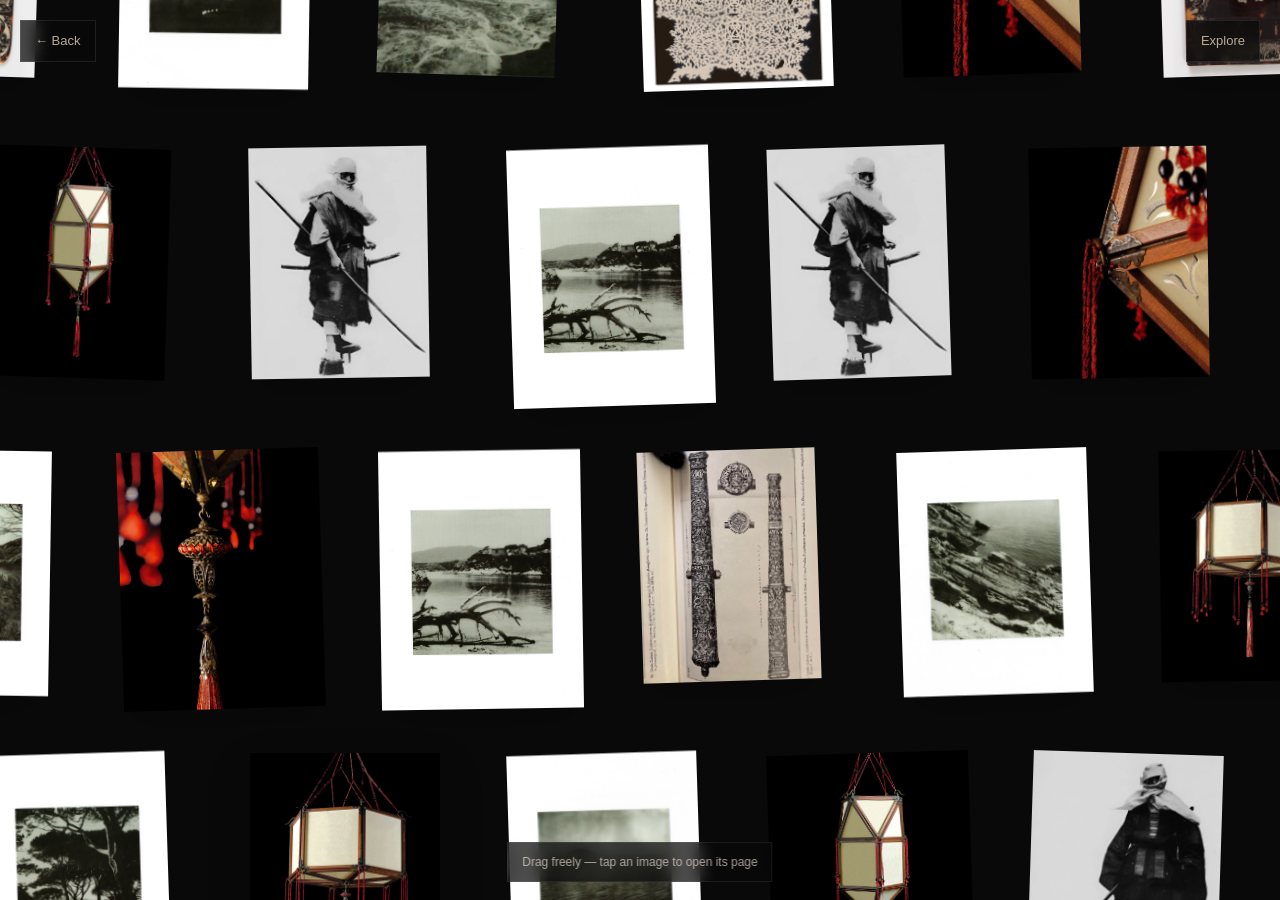
==== infinite.html @ 0d3c9583 "Add files via upload" ====
<!DOCTYPE html>
<html lang="en">
<head>
  <meta charset="UTF-8" />
  <meta name="viewport" content="width=device-width, initial-scale=1.0" />
  <title>Explore — UnfoldingStudio</title>

  <link rel="icon" type="image/png" href="favicon.png" />
  <link rel="stylesheet" href="CSS/reset.css" />
  <link rel="stylesheet" href="CSS/style.css" />

  <style>
    body {
      margin: 0;
      overflow: hidden;
      background: #090909;
      color: #ece2d3;
      cursor: grab;
      touch-action: none;
      user-select: none;
      -webkit-user-select: none;
    }

    body.dragging {
      cursor: grabbing;
    }

    .topbar-inf {
      position: fixed;
      top: 20px;
      left: 20px;
      right: 20px;
      display: flex;
      justify-content: space-between;
      align-items: center;
      z-index: 30;
      pointer-events: none;
    }

    .topbar-inf a,
    .topbar-inf span {
      pointer-events: auto;
      font-size: 13px;
      color: #b9aa95;
      background: rgba(9, 9, 9, 0.72);
      padding: 10px 14px;
      border: 1px solid rgba(236, 226, 211, 0.1);
      backdrop-filter: blur(8px);
      -webkit-backdrop-filter: blur(8px);
    }

    .topbar-inf a:hover {
      color: #ece2d3;
    }

    .viewport {
      position: relative;
      width: 100vw;
      height: 100vh;
      overflow: hidden;
    }

    .cell {
      position: absolute;
      display: block;
      overflow: hidden;
      background: #111;
      box-shadow: 0 18px 40px rgba(0, 0, 0, 0.22);
      transition: transform 0.22s ease;
      transform-origin: center center;
      will-change: transform, left, top;
    }

    .cell img {
      width: 100%;
      height: 100%;
      object-fit: cover;
      display: block;
      pointer-events: none;
      user-select: none;
      -webkit-user-drag: none;
    }

    .cell:hover {
      z-index: 5;
    }

    .hint {
      position: fixed;
      left: 50%;
      bottom: 18px;
      transform: translateX(-50%);
      z-index: 30;
      font-size: 12px;
      color: rgba(236, 226, 211, 0.7);
      background: rgba(9, 9, 9, 0.72);
      padding: 10px 14px;
      border: 1px solid rgba(236, 226, 211, 0.08);
      backdrop-filter: blur(8px);
      -webkit-backdrop-filter: blur(8px);
      pointer-events: none;
      white-space: nowrap;
    }

    @media (max-width: 700px) {
      .topbar-inf a,
      .topbar-inf span {
        font-size: 12px;
      }

      .hint {
        font-size: 11px;
        bottom: 14px;
      }
    }
  </style>
</head>
<body>

  <div class="topbar-inf">
    <a href="index.html">← Back</a>
    <span>Explore</span>
  </div>

  <main class="viewport" id="viewport"></main>

  <div class="hint">Drag freely — tap an image to open its page</div>

  <script>
    const images = [
      { src: "images/bronze_culverins.jpg", link: "item1.html" },

      { src: "images/concubine-imperiale.png", link: "item2.html" },
      { src: "images/concubine-loto.png", link: "item2.html" },
      { src: "images/concubine-proibita.png", link: "item2.html" },
      { src: "images/concubine-tempio.png", link: "item2.html" },
      { src: "images/concubine-peonia.png", link: "item2.html" },
      { src: "images/concubine-favorita.png", link: "item2.html" },
      { src: "images/concubine-dettagli1.png", link: "item2.html" },
      { src: "images/concubine-dettagli2.png", link: "item2.html" },

      { src: "images/comb1.png", link: "item3.html" },
      { src: "images/comb2.png", link: "item3.html" },
      { src: "images/comb3.png", link: "item3.html" },
      { src: "images/comb4.png", link: "item3.html" },
      { src: "images/comb5.png", link: "item3.html" },

      { src: "images/img3.jpg", link: "item4.html" },

      { src: "images/img1.jpg", link: "item5.html" },
      { src: "images/img1_1.png", link: "item5.html" },
      { src: "images/img1_2.png", link: "item5.html" },
      { src: "images/img1_3.png", link: "item5.html" },
      { src: "images/img1_4.png", link: "item5.html" },

      { src: "images/cadaques1.jpg", link: "item6.html" },
      { src: "images/cadaques2.jpg", link: "item6.html" },
      { src: "images/cadaques3.jpg", link: "item6.html" },
      { src: "images/cadaques4.jpg", link: "item6.html" },
      { src: "images/cadaques5.jpg", link: "item6.html" },
      { src: "images/cadaques6.jpg", link: "item6.html" },
      { src: "images/cadaques7.jpg", link: "item6.html" },
      { src: "images/cadaques8.jpg", link: "item6.html" },
      { src: "images/cadaques9.jpg", link: "item6.html" },
      { src: "images/cadaques10.jpg", link: "item6.html" },
      { src: "images/cadaques11.jpg", link: "item6.html" },
      { src: "images/cadaques12.jpg", link: "item6.html" },
      { src: "images/cadaques13.jpg", link: "item6.html" },
      { src: "images/cadaques14.jpg", link: "item6.html" },
      { src: "images/cadaques15.jpg", link: "item6.html" },
      { src: "images/cadaques16.jpg", link: "item6.html" },
      { src: "images/cadaques17.jpg", link: "item6.html" },
      { src: "images/cadaques18.jpg", link: "item6.html" },
      { src: "images/cadaques19.jpg", link: "item6.html" },
      { src: "images/cadaques20.jpg", link: "item6.html" },

      { src: "images/img2.jpg", link: "item7.html" }
    ];

    const viewport = document.getElementById("viewport");
    const tiles = new Map();

    let cameraX = 0;
    let cameraY = 0;

    let isDown = false;
    let startX = 0;
    let startY = 0;
    let startCameraX = 0;
    let startCameraY = 0;
    let moved = false;

    function hash2D(x, y) {
      let h = x * 374761393 + y * 668265263;
      h = (h ^ (h >> 13)) * 1274126177;
      h = h ^ (h >> 16);
      return Math.abs(h);
    }

    function mod(n, m) {
      return ((n % m) + m) % m;
    }

    function getMetrics() {
      const mobile = window.innerWidth < 700;

      const width = mobile ? 150 : 190;
      const height = mobile ? 195 : 245;

      const gapX = mobile ? 54 : 70;
      const gapY = mobile ? 44 : 58;

      const stepX = width + gapX;
      const stepY = height + gapY;

      return { width, height, stepX, stepY };
    }

    function buildTile(col, row, metrics) {
      const key = `${col}:${row}`;
      const seed = hash2D(col, row);

      const image = images[mod(seed, images.length)];
      const rotate = ((seed % 5) - 2) * 0.9;
      const sizeVariant = (seed % 3) - 1;

      let w = metrics.width + sizeVariant * 12;
      let h = metrics.height + sizeVariant * 14;

      const offsetX = (row % 2) * (metrics.stepX / 2);
      const worldX = col * metrics.stepX + offsetX;
      const worldY = row * metrics.stepY;

      const el = document.createElement("a");
      el.className = "cell";
      el.href = image.link;
      el.dataset.key = key;
      el.dataset.rotate = rotate;
      el.dataset.hoverScale = "1.03";

      el.style.width = `${w}px`;
      el.style.height = `${h}px`;

      const img = document.createElement("img");
      img.src = image.src;
      img.alt = "";

      el.appendChild(img);

      el.addEventListener("mouseenter", () => {
        el.style.transform = `rotate(${rotate}deg) scale(1.03)`;
      });

      el.addEventListener("mouseleave", () => {
        el.style.transform = `rotate(${rotate}deg) scale(1)`;
      });

      el.addEventListener("click", (e) => {
        if (moved) {
          e.preventDefault();
          e.stopPropagation();
        }
      });

      viewport.appendChild(el);
      tiles.set(key, {
        el,
        col,
        row,
        worldX,
        worldY,
        width: w,
        height: h,
        rotate
      });
    }

    function updateTiles() {
      const vw = window.innerWidth;
      const vh = window.innerHeight;
      const metrics = getMetrics();
      const margin = 420;

      const minRow = Math.floor((cameraY - vh / 2 - margin) / metrics.stepY) - 2;
      const maxRow = Math.ceil((cameraY + vh / 2 + margin) / metrics.stepY) + 2;

      const minCol = Math.floor((cameraX - vw / 2 - margin) / metrics.stepX) - 3;
      const maxCol = Math.ceil((cameraX + vw / 2 + margin) / metrics.stepX) + 3;

      const needed = new Set();

      for (let row = minRow; row <= maxRow; row++) {
        for (let col = minCol; col <= maxCol; col++) {
          const key = `${col}:${row}`;
          needed.add(key);

          if (!tiles.has(key)) {
            buildTile(col, row, metrics);
          }
        }
      }

      tiles.forEach((tile, key) => {
        if (!needed.has(key)) {
          tile.el.remove();
          tiles.delete(key);
          return;
        }

        const screenX = tile.worldX - cameraX + vw / 2;
        const screenY = tile.worldY - cameraY + vh / 2;

        tile.el.style.left = `${screenX}px`;
        tile.el.style.top = `${screenY}px`;
        tile.el.style.transform = `rotate(${tile.rotate}deg) scale(1)`;
      });
    }

    function startDrag(x, y) {
      isDown = true;
      moved = false;
      startX = x;
      startY = y;
      startCameraX = cameraX;
      startCameraY = cameraY;
      document.body.classList.add("dragging");
    }

    function moveDrag(x, y) {
      if (!isDown) return;

      const dx = x - startX;
      const dy = y - startY;

      if (Math.abs(dx) > 4 || Math.abs(dy) > 4) {
        moved = true;
      }

      cameraX += (startCameraX - dx - cameraX) * 0.12;
      cameraY += (startCameraY - dy - cameraY) * 0.12;

      updateTiles();
    }

    function endDrag() {
      isDown = false;
      document.body.classList.remove("dragging");

      requestAnimationFrame(() => {
        moved = false;
      });
    }

    document.addEventListener("mousedown", (e) => {
      startDrag(e.clientX, e.clientY);
    });

    document.addEventListener("mousemove", (e) => {
      moveDrag(e.clientX, e.clientY);
    });

    document.addEventListener("mouseup", endDrag);

    document.addEventListener("touchstart", (e) => {
      const t = e.touches[0];
      startDrag(t.clientX, t.clientY);
    }, { passive: true });

    document.addEventListener("touchmove", (e) => {
      const t = e.touches[0];
      moveDrag(t.clientX, t.clientY);
    }, { passive: true });

    document.addEventListener("touchend", endDrag);

    window.addEventListener("resize", updateTiles);

    updateTiles();
  </script>

</body>
</html>
---- CSS/style.css ----
:root {
  --bg: #090909;
  --panel: #111111;
  --line: #1d1d1d;
  --text: #ece2d3;
  --soft: #b9aa95;
  --muted: #7f7263;
}

*,
*::before,
*::after {
  box-sizing: border-box;
}

html {
  scroll-behavior: smooth;
}

html,
body {
  margin: 0;
  padding: 0;
}

body {
  background: var(--bg);
  color: var(--text);
  font-family: "Inter", sans-serif;
  -webkit-font-smoothing: antialiased;
  text-rendering: optimizeLegibility;
  opacity: 0;
  animation: fadeIn 0.8s ease forwards;
}

h1, h2, .logo {
  font-family: "Cormorant Garamond", serif;
  letter-spacing: -0.04em;
}

.logo {
  font-size: 22px;
}

h1 {
  font-weight: 400;
}

h2 {
  font-weight: 400;
}

img {
  display: block;
  max-width: 100%;
}

a {
  color: inherit;
  text-decoration: none;
}

button,
input,
textarea {
  font: inherit;
}

section {
  scroll-margin-top: 80px;
}

.page {
  width: min(1180px, 100%);
  margin: 0 auto;
  padding: 24px clamp(16px, 4vw, 40px) 88px;
}

/* header */

.site-header {
  margin-bottom: 40px;
}

.topbar {
  display: flex;
  align-items: center;
  justify-content: space-between;
  gap: 20px;
  padding-bottom: 18px;
  border-bottom: 1px solid var(--line);
}

.logo {
  font-size: 20px;
  font-weight: 400;
  letter-spacing: -0.02em;
}

.main-nav {
  display: flex;
  align-items: center;
  gap: 18px;
}

.main-nav > a {
  font-size: 13px;
  color: var(--soft);
  transition: color 0.3s ease;
}

.main-nav > a:hover {
  color: var(--text);
}

/* hero */

.hero {
  max-width: 520px;
  margin: 48px 0 0;
  text-align: left;
}

.eyebrow {
  margin: 0 0 10px;
  font-size: 10px;
  letter-spacing: 0.14em;
  text-transform: uppercase;
  color: var(--muted);
}

h1 {
  margin: 0;
  font-size: clamp(48px, 8vw, 88px);
  font-weight: 400;
  letter-spacing: -0.05em;
  line-height: 0.92;
  word-break: break-word;
  animation: fadeUp 0.8s ease;
}

.intro {
  max-width: 360px;
  margin: 12px 0 0;
  font-size: 13px;
  line-height: 1.7;
  color: var(--muted);
}

.hero-link {
  margin: 14px 0 0;
}

.hero-link a {
  color: var(--muted);
  font-size: 12px;
  letter-spacing: 0.01em;
  transition: color 0.3s ease;
}

.hero-link a:hover {
  color: var(--text);
}

/* sections */

.section {
  margin-top: 56px;
}

.section-head {
  display: flex;
  align-items: baseline;
  gap: 12px;
  margin-bottom: 18px;
  padding-top: 14px;
  border-top: 1px solid var(--line);
}

.section-head span {
  font-size: 11px;
  color: var(--muted);
}

h2 {
  margin: 0;
  font-size: 18px;
  font-weight: 400;
  letter-spacing: -0.01em;
}

/* gallery */

.gallery {
  display: grid;
  grid-template-columns: repeat(auto-fit, minmax(220px, 1fr));
  gap: 8px;
}

.card {
  position: relative;
  aspect-ratio: 4 / 5;
  background: var(--panel);
  overflow: hidden;
}

.card img {
  width: 100%;
  height: 100%;
  object-fit: cover;
  transition: transform 0.6s ease, filter 0.6s ease, opacity 0.6s ease;
}

.overlay {
  position: absolute;
  inset: 0;
  display: flex;
  align-items: center;
  justify-content: center;
  background: rgba(0, 0, 0, 0.18);
  backdrop-filter: blur(6px);
  -webkit-backdrop-filter: blur(6px);
  opacity: 0;
  transition: opacity 0.5s ease;
}

.overlay span {
  color: var(--text);
  font-size: 15px;
  font-weight: 400;
  letter-spacing: 0.05em;
  text-align: center;
  padding: 0 18px;
}

.card:hover img {
  transform: scale(1.04);
  filter: blur(3px);
  opacity: 0.88;
}

.card:hover .overlay {
  opacity: 1;
}

/* music */

.music-panel {
  padding-top: 14px;
}

.music-panel a {
  font-size: 14px;
  color: var(--soft);
  transition: color 0.3s ease;
}

.music-panel a:hover {
  color: var(--text);
}

.music-text {
  max-width: 420px;
  margin-bottom: 14px;
  font-size: 14px;
  line-height: 1.8;
  color: var(--soft);
}

/* about */

.about p {
  max-width: 520px;
  margin: 0;
  font-size: 14px;
  line-height: 1.95;
  color: var(--soft);
}

.signature {
  margin-top: 18px;
  font-size: 13px;
  color: var(--muted);
}

.signature a {
  transition: color 0.3s ease, transform 0.3s ease;
  display: inline-block;
}

.signature a:hover {
  color: var(--text);
  transform: translateY(-1px);
}

/* detail pages */

.detail-page {
  width: min(1180px, 100%);
  margin: 0 auto;
  padding: 24px clamp(20px, 4vw, 40px) 72px;
}

.detail-topbar {
  display: flex;
  align-items: center;
  justify-content: space-between;
  gap: 20px;
  padding-bottom: 18px;
  border-bottom: 1px solid var(--line);
}

.back-link {
  font-size: 13px;
  color: var(--soft);
  transition: color 0.3s ease;
}

.back-link:hover {
  color: var(--text);
}

.detail-content {
  margin-top: 40px;
  display: grid;
  grid-template-columns: minmax(0, 1fr) 360px;
  gap: 40px;
  align-items: start;
}

.detail-image-wrap {
  display: grid;
  grid-template-columns: repeat(2, 1fr);
  gap: 10px;
  align-items: start;
}

.detail-image-wrap:has(img:only-child) {
  grid-template-columns: 1fr;
  max-width: 700px;
}

.detail-image-wrap img {
  width: 100%;
  height: auto;
  display: block;
  object-fit: contain;
  background: transparent;
}

.detail-meta {
  max-width: 360px;
}

.detail-meta h1 {
  font-size: clamp(22px, 2.4vw, 34px);
  line-height: 1.06;
  letter-spacing: -0.03em;
  margin-bottom: 18px;
  word-break: normal;
}

.detail-meta p {
  font-size: 13px;
  line-height: 1.8;
  color: var(--soft);
  margin: 0 0 14px;
}

/* animations */

@keyframes fadeUp {
  from {
    opacity: 0;
    transform: translateY(10px);
  }
  to {
    opacity: 1;
    transform: translateY(0);
  }
}

@keyframes fadeIn {
  to {
    opacity: 1;
  }
}

.section,
.card,
.hero {
  opacity: 0;
  transform: translateY(30px);
  transition: opacity 0.9s ease, transform 0.9s ease;
}

.section.show,
.card.show,
.hero.show {
  opacity: 1;
  transform: translateY(0);
}

/* responsive */

@media (max-width: 900px) {
  .detail-content {
    grid-template-columns: 1fr;
    gap: 28px;
  }

  .detail-meta {
    max-width: 680px;
  }
}

@media (max-width: 700px) {
  .topbar,
  .detail-topbar {
    flex-direction: column;
    align-items: flex-start;
  }

  .main-nav {
    flex-wrap: wrap;
    gap: 14px;
  }

  .hero {
    margin-top: 44px;
  }

  .intro {
    font-size: 13px;
  }

  .detail-page {
    padding: 18px 14px 56px;
  }

  .detail-content {
    grid-template-columns: 1fr;
    gap: 22px;
    margin-top: 28px;
  }

  .detail-image-wrap {
    grid-template-columns: repeat(2, 1fr);
    gap: 8px;
  }

  .detail-image-wrap:has(img:only-child) {
    grid-template-columns: 1fr;
    max-width: none;
  }

  .detail-image-wrap img {
    aspect-ratio: auto;
  }

  .detail-meta {
    max-width: none;
  }

  .detail-meta h1 {
    font-size: 26px;
    line-height: 1.1;
    letter-spacing: -0.02em;
    margin-bottom: 14px;
  }

  .detail-meta p {
    font-size: 13px;
    line-height: 1.75;
    margin-bottom: 12px;
  }
}

@media (max-width: 560px) {
  h2 {
    font-size: 20px;
  }

  .overlay span {
    font-size: 14px;
  }
}

@media (max-width: 480px) {
  .detail-image-wrap {
    grid-template-columns: repeat(2, 1fr);
    gap: 6px;
  }

  .detail-meta h1 {
    font-size: 24px;
  }
}

/* HOME MOBILE: 2 immagini per riga */
@media (max-width: 700px) {
  .gallery {
    grid-template-columns: repeat(2, 1fr);
    gap: 8px;
  }

  .card {
    aspect-ratio: 4 / 5;
  }
}
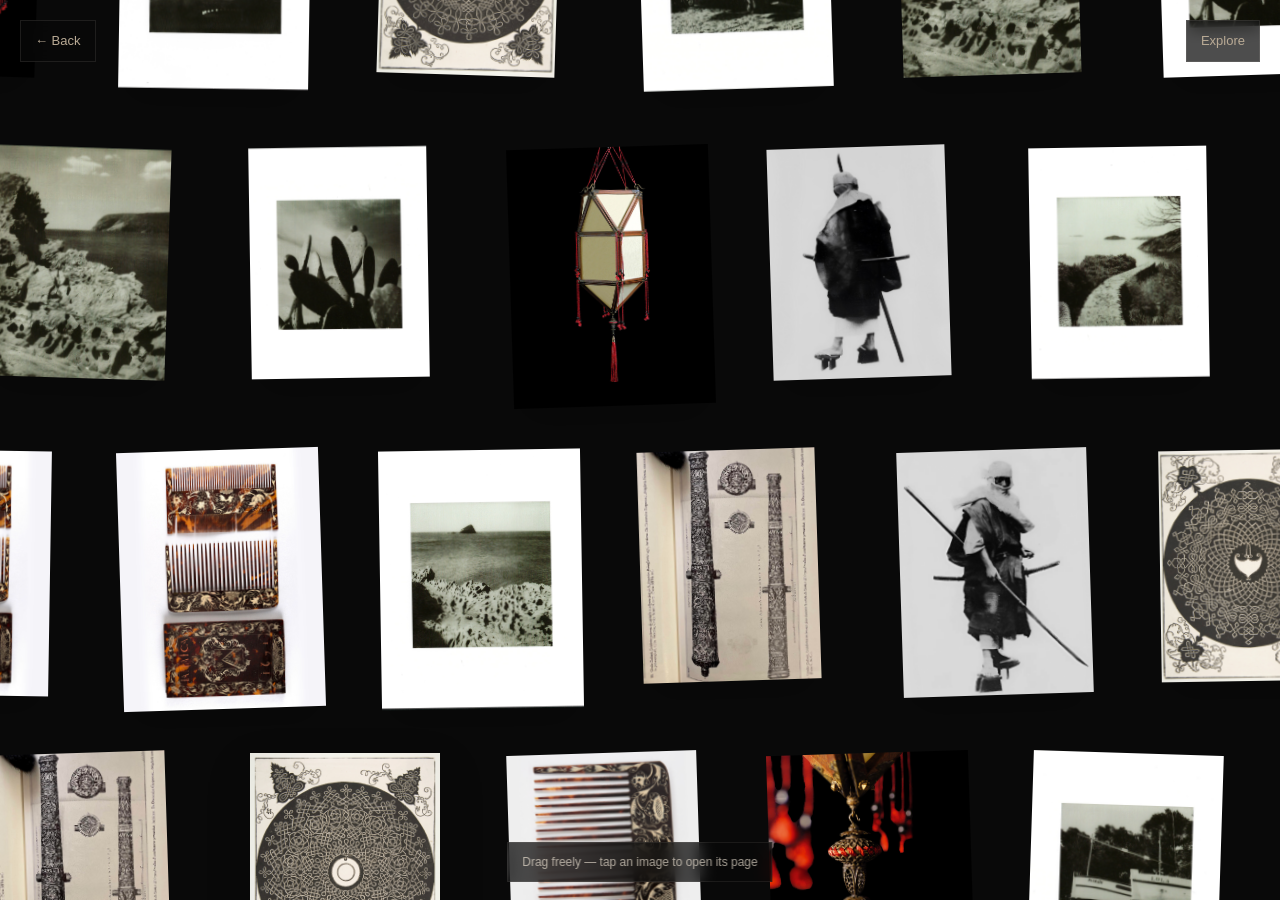
==== commit 12567109: "Add files via upload" ====
--- a/infinite.html
+++ b/infinite.html
@@ -127,61 +127,88 @@
   <div class="hint">Drag freely — tap an image to open its page</div>
 
   <script>
-    const images = [
-      { src: "images/bronze_culverins.jpg", link: "item1.html" },
-
-      { src: "images/concubine-imperiale.png", link: "item2.html" },
-      { src: "images/concubine-loto.png", link: "item2.html" },
-      { src: "images/concubine-proibita.png", link: "item2.html" },
-      { src: "images/concubine-tempio.png", link: "item2.html" },
-      { src: "images/concubine-peonia.png", link: "item2.html" },
-      { src: "images/concubine-favorita.png", link: "item2.html" },
-      { src: "images/concubine-dettagli1.png", link: "item2.html" },
-      { src: "images/concubine-dettagli2.png", link: "item2.html" },
-
-      { src: "images/comb1.png", link: "item3.html" },
-      { src: "images/comb2.png", link: "item3.html" },
-      { src: "images/comb3.png", link: "item3.html" },
-      { src: "images/comb4.png", link: "item3.html" },
-      { src: "images/comb5.png", link: "item3.html" },
-
-      { src: "images/img3.jpg", link: "item4.html" },
-
-      { src: "images/img1.jpg", link: "item5.html" },
-      { src: "images/img1_1.png", link: "item5.html" },
-      { src: "images/img1_2.png", link: "item5.html" },
-      { src: "images/img1_3.png", link: "item5.html" },
-      { src: "images/img1_4.png", link: "item5.html" },
-
-      { src: "images/cadaques1.jpg", link: "item6.html" },
-      { src: "images/cadaques2.jpg", link: "item6.html" },
-      { src: "images/cadaques3.jpg", link: "item6.html" },
-      { src: "images/cadaques4.jpg", link: "item6.html" },
-      { src: "images/cadaques5.jpg", link: "item6.html" },
-      { src: "images/cadaques6.jpg", link: "item6.html" },
-      { src: "images/cadaques7.jpg", link: "item6.html" },
-      { src: "images/cadaques8.jpg", link: "item6.html" },
-      { src: "images/cadaques9.jpg", link: "item6.html" },
-      { src: "images/cadaques10.jpg", link: "item6.html" },
-      { src: "images/cadaques11.jpg", link: "item6.html" },
-      { src: "images/cadaques12.jpg", link: "item6.html" },
-      { src: "images/cadaques13.jpg", link: "item6.html" },
-      { src: "images/cadaques14.jpg", link: "item6.html" },
-      { src: "images/cadaques15.jpg", link: "item6.html" },
-      { src: "images/cadaques16.jpg", link: "item6.html" },
-      { src: "images/cadaques17.jpg", link: "item6.html" },
-      { src: "images/cadaques18.jpg", link: "item6.html" },
-      { src: "images/cadaques19.jpg", link: "item6.html" },
-      { src: "images/cadaques20.jpg", link: "item6.html" },
-
-      { src: "images/img2.jpg", link: "item7.html" }
+    const imageGroups = [
+      {
+        files: [
+          { src: "images/bronze_culverins.jpg", link: "item1.html" },
+
+          { src: "images/concubine-imperiale.png", link: "item2.html" },
+          { src: "images/concubine-loto.png", link: "item2.html" },
+          { src: "images/concubine-proibita.png", link: "item2.html" },
+          { src: "images/concubine-tempio.png", link: "item2.html" },
+          { src: "images/concubine-peonia.png", link: "item2.html" },
+          { src: "images/concubine-favorita.png", link: "item2.html" },
+          { src: "images/concubine-dettagli1.png", link: "item2.html" },
+          { src: "images/concubine-dettagli2.png", link: "item2.html" },
+
+          { src: "images/comb1.png", link: "item3.html" },
+          { src: "images/comb2.png", link: "item3.html" },
+          { src: "images/comb3.png", link: "item3.html" },
+          { src: "images/comb4.png", link: "item3.html" },
+          { src: "images/comb5.png", link: "item3.html" },
+
+          { src: "images/img3.jpg", link: "item4.html" },
+
+          { src: "images/img1.jpg", link: "item5.html" },
+          { src: "images/img1_1.png", link: "item5.html" },
+          { src: "images/img1_2.png", link: "item5.html" },
+          { src: "images/img1_3.png", link: "item5.html" },
+          { src: "images/img1_4.png", link: "item5.html" },
+
+          { src: "images/img2.jpg", link: "item7.html" }
+        ]
+      },
+      {
+        prefix: "cadaques",
+        count: 20,
+        ext: "jpg",
+        link: "item6.html"
+      }
+
+      ,
+{
+  prefix: "knots",
+  count: 6,
+  ext: "png",
+  link: "item7.html"
+}
+
+      /*
+      PER AGGIUNGERE UN NUOVO GRUPPO, SCRIVI COSÌ:
+
+      ,
+      {
+        prefix: "knot",
+        count: 6,
+        ext: "jpg",
+        link: "item8.html"
+      }
+      */
     ];
+
+    const images = [];
+
+    imageGroups.forEach((group) => {
+      if (group.files) {
+        group.files.forEach((file) => images.push(file));
+        return;
+      }
+
+      for (let i = 1; i <= group.count; i++) {
+        images.push({
+          src: `images/${group.prefix}${i}.${group.ext}`,
+          link: group.link
+        });
+      }
+    });
 
     const viewport = document.getElementById("viewport");
     const tiles = new Map();
 
     let cameraX = 0;
     let cameraY = 0;
+    let targetX = 0;
+    let targetY = 0;
 
     let isDown = false;
     let startX = 0;
@@ -224,8 +251,8 @@
       const rotate = ((seed % 5) - 2) * 0.9;
       const sizeVariant = (seed % 3) - 1;
 
-      let w = metrics.width + sizeVariant * 12;
-      let h = metrics.height + sizeVariant * 14;
+      const w = metrics.width + sizeVariant * 12;
+      const h = metrics.height + sizeVariant * 14;
 
       const offsetX = (row % 2) * (metrics.stepX / 2);
       const worldX = col * metrics.stepX + offsetX;
@@ -234,10 +261,6 @@
       const el = document.createElement("a");
       el.className = "cell";
       el.href = image.link;
-      el.dataset.key = key;
-      el.dataset.rotate = rotate;
-      el.dataset.hoverScale = "1.03";
-
       el.style.width = `${w}px`;
       el.style.height = `${h}px`;
 
@@ -263,14 +286,11 @@
       });
 
       viewport.appendChild(el);
+
       tiles.set(key, {
         el,
-        col,
-        row,
         worldX,
         worldY,
-        width: w,
-        height: h,
         rotate
       });
     }
@@ -321,8 +341,8 @@
       moved = false;
       startX = x;
       startY = y;
-      startCameraX = cameraX;
-      startCameraY = cameraY;
+      startCameraX = targetX;
+      startCameraY = targetY;
       document.body.classList.add("dragging");
     }
 
@@ -336,10 +356,8 @@
         moved = true;
       }
 
-      cameraX += (startCameraX - dx - cameraX) * 0.12;
-      cameraY += (startCameraY - dy - cameraY) * 0.12;
-
-      updateTiles();
+      targetX = startCameraX - dx;
+      targetY = startCameraY - dy;
     }
 
     function endDrag() {
@@ -373,9 +391,20 @@
 
     document.addEventListener("touchend", endDrag);
 
+    document.addEventListener("touchcancel", endDrag);
+
     window.addEventListener("resize", updateTiles);
 
+    function animate() {
+      cameraX += (targetX - cameraX) * 0.08;
+      cameraY += (targetY - cameraY) * 0.08;
+
+      updateTiles();
+      requestAnimationFrame(animate);
+    }
+
     updateTiles();
+    animate();
   </script>
 
 </body>
--- a/CSS/style.css
+++ b/CSS/style.css
@@ -509,3 +509,137 @@
   }
 }
 
+/* LIGHTBOX */
+
+.detail-image-wrap img {
+  cursor: zoom-in;
+}
+
+.lightbox {
+  position: fixed;
+  inset: 0;
+  background: rgba(0, 0, 0, 0.92);
+  display: flex;
+  align-items: center;
+  justify-content: center;
+  padding: 24px;
+  opacity: 0;
+  pointer-events: none;
+  transition: opacity 0.3s ease;
+  z-index: 9999;
+}
+
+.lightbox.active {
+  opacity: 1;
+  pointer-events: auto;
+}
+
+.lightbox img {
+  max-width: min(1100px, 92vw);
+  max-height: 88vh;
+  width: auto;
+  height: auto;
+  object-fit: contain;
+  box-shadow: 0 20px 60px rgba(0, 0, 0, 0.45);
+}
+
+.lightbox-close {
+  position: absolute;
+  top: 18px;
+  right: 22px;
+  background: transparent;
+  border: 0;
+  color: #f2eadf;
+  font-size: 32px;
+  line-height: 1;
+  cursor: pointer;
+}
+
+@media (max-width: 700px) {
+  .lightbox {
+    padding: 16px;
+  }
+
+  .lightbox-close {
+    top: 14px;
+    right: 16px;
+    font-size: 28px;
+  }
+
+  .lightbox img {
+    max-width: 94vw;
+    max-height: 84vh;
+  }
+}
+
+.lightbox .lightbox-prev,
+.lightbox .lightbox-next {
+  position: absolute;
+  top: 50%;
+  transform: translateY(-50%);
+  width: 56px;
+  height: 56px;
+  background: transparent;
+  border: none;
+  padding: 0;
+  cursor: pointer;
+  z-index: 10001;
+  opacity: 0.55;
+  transition: opacity 0.28s ease, transform 0.28s ease;
+}
+
+.lightbox .lightbox-prev:hover,
+.lightbox .lightbox-next:hover {
+  opacity: 1;
+  transform: translateY(-50%) scale(1.04);
+}
+
+.lightbox .lightbox-prev {
+  left: 28px;
+}
+
+.lightbox .lightbox-next {
+  right: 28px;
+}
+
+.lightbox .lightbox-prev::before,
+.lightbox .lightbox-next::before {
+  content: "";
+  position: absolute;
+  top: 50%;
+  left: 50%;
+  width: 18px;
+  height: 18px;
+  border-top: 1.4px solid rgba(255, 255, 255, 0.92);
+  border-right: 1.4px solid rgba(255, 255, 255, 0.92);
+}
+
+.lightbox .lightbox-prev::before {
+  transform: translate(-35%, -50%) rotate(-135deg);
+}
+
+.lightbox .lightbox-next::before {
+  transform: translate(-65%, -50%) rotate(45deg);
+}
+
+@media (max-width: 700px) {
+  .lightbox .lightbox-prev,
+  .lightbox .lightbox-next {
+    width: 44px;
+    height: 44px;
+  }
+
+  .lightbox .lightbox-prev {
+    left: 12px;
+  }
+
+  .lightbox .lightbox-next {
+    right: 12px;
+  }
+
+  .lightbox .lightbox-prev::before,
+  .lightbox .lightbox-next::before {
+    width: 14px;
+    height: 14px;
+  }
+}
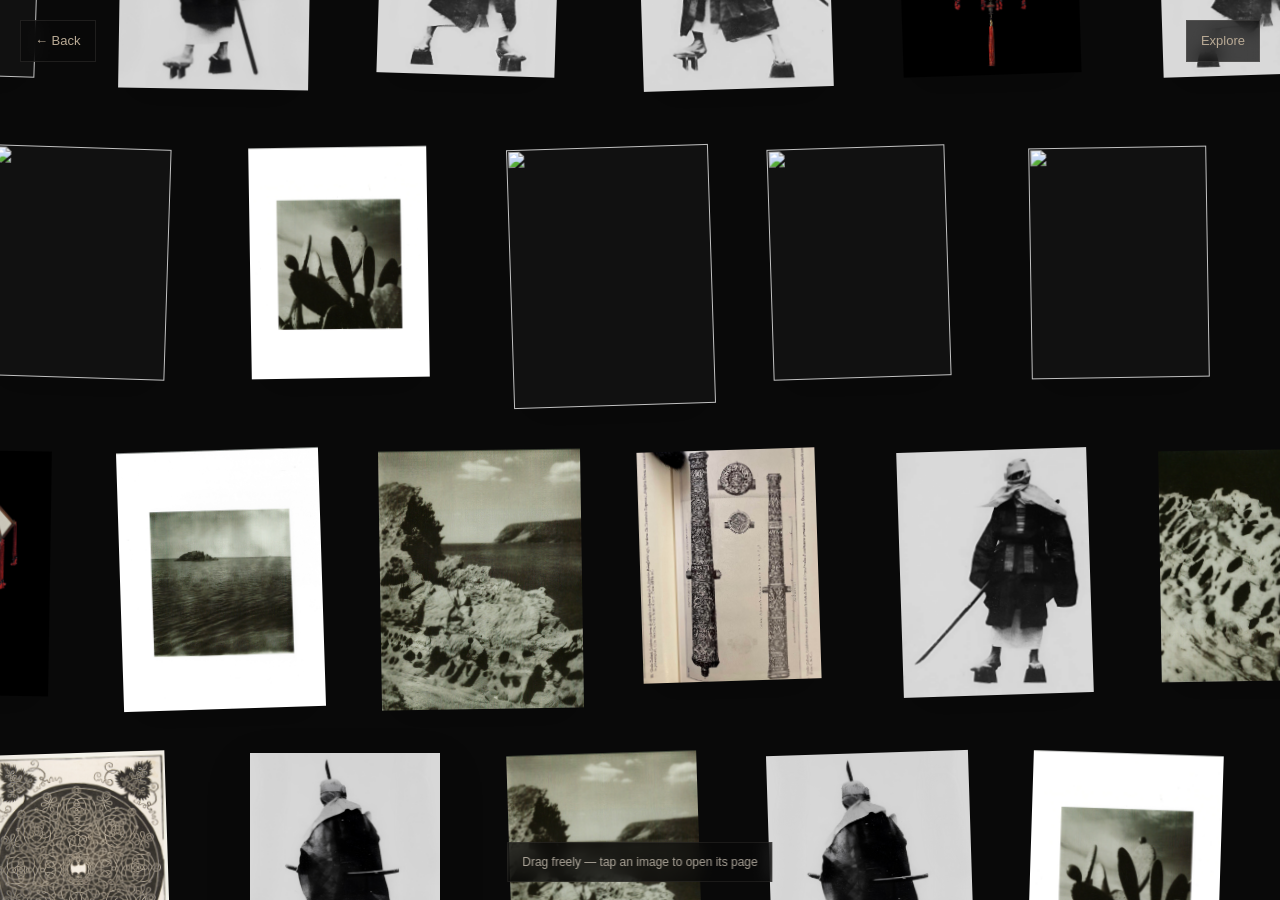
==== commit af75932c: "Add files via upload" ====
--- a/infinite.html
+++ b/infinite.html
@@ -155,7 +155,6 @@
           { src: "images/img1_3.png", link: "item5.html" },
           { src: "images/img1_4.png", link: "item5.html" },
 
-          { src: "images/img2.jpg", link: "item7.html" }
         ]
       },
       {
@@ -171,6 +170,14 @@
   count: 6,
   ext: "png",
   link: "item7.html"
+}
+
+,
+{
+  prefix: "paper_gem",
+  count: 12,
+  ext: "jpg",
+  link: "item9.html"
 }
 
       /*
